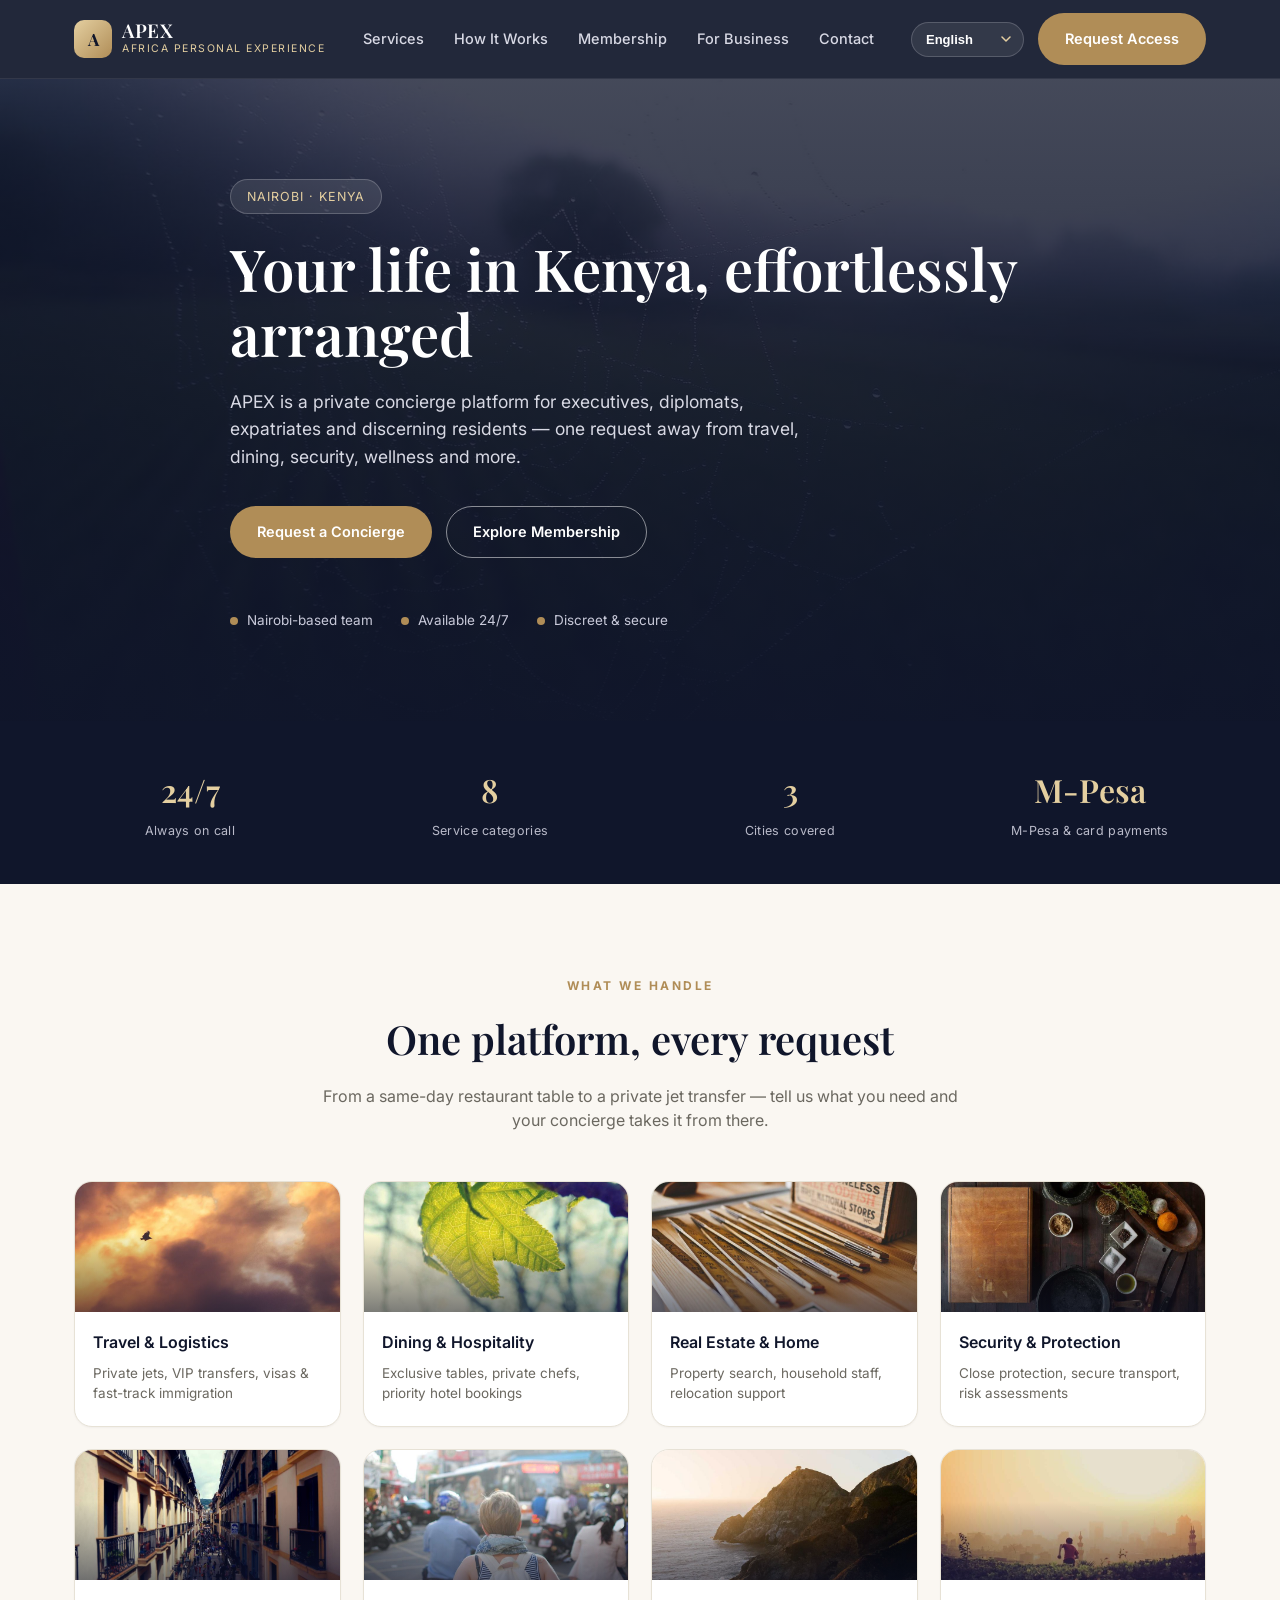
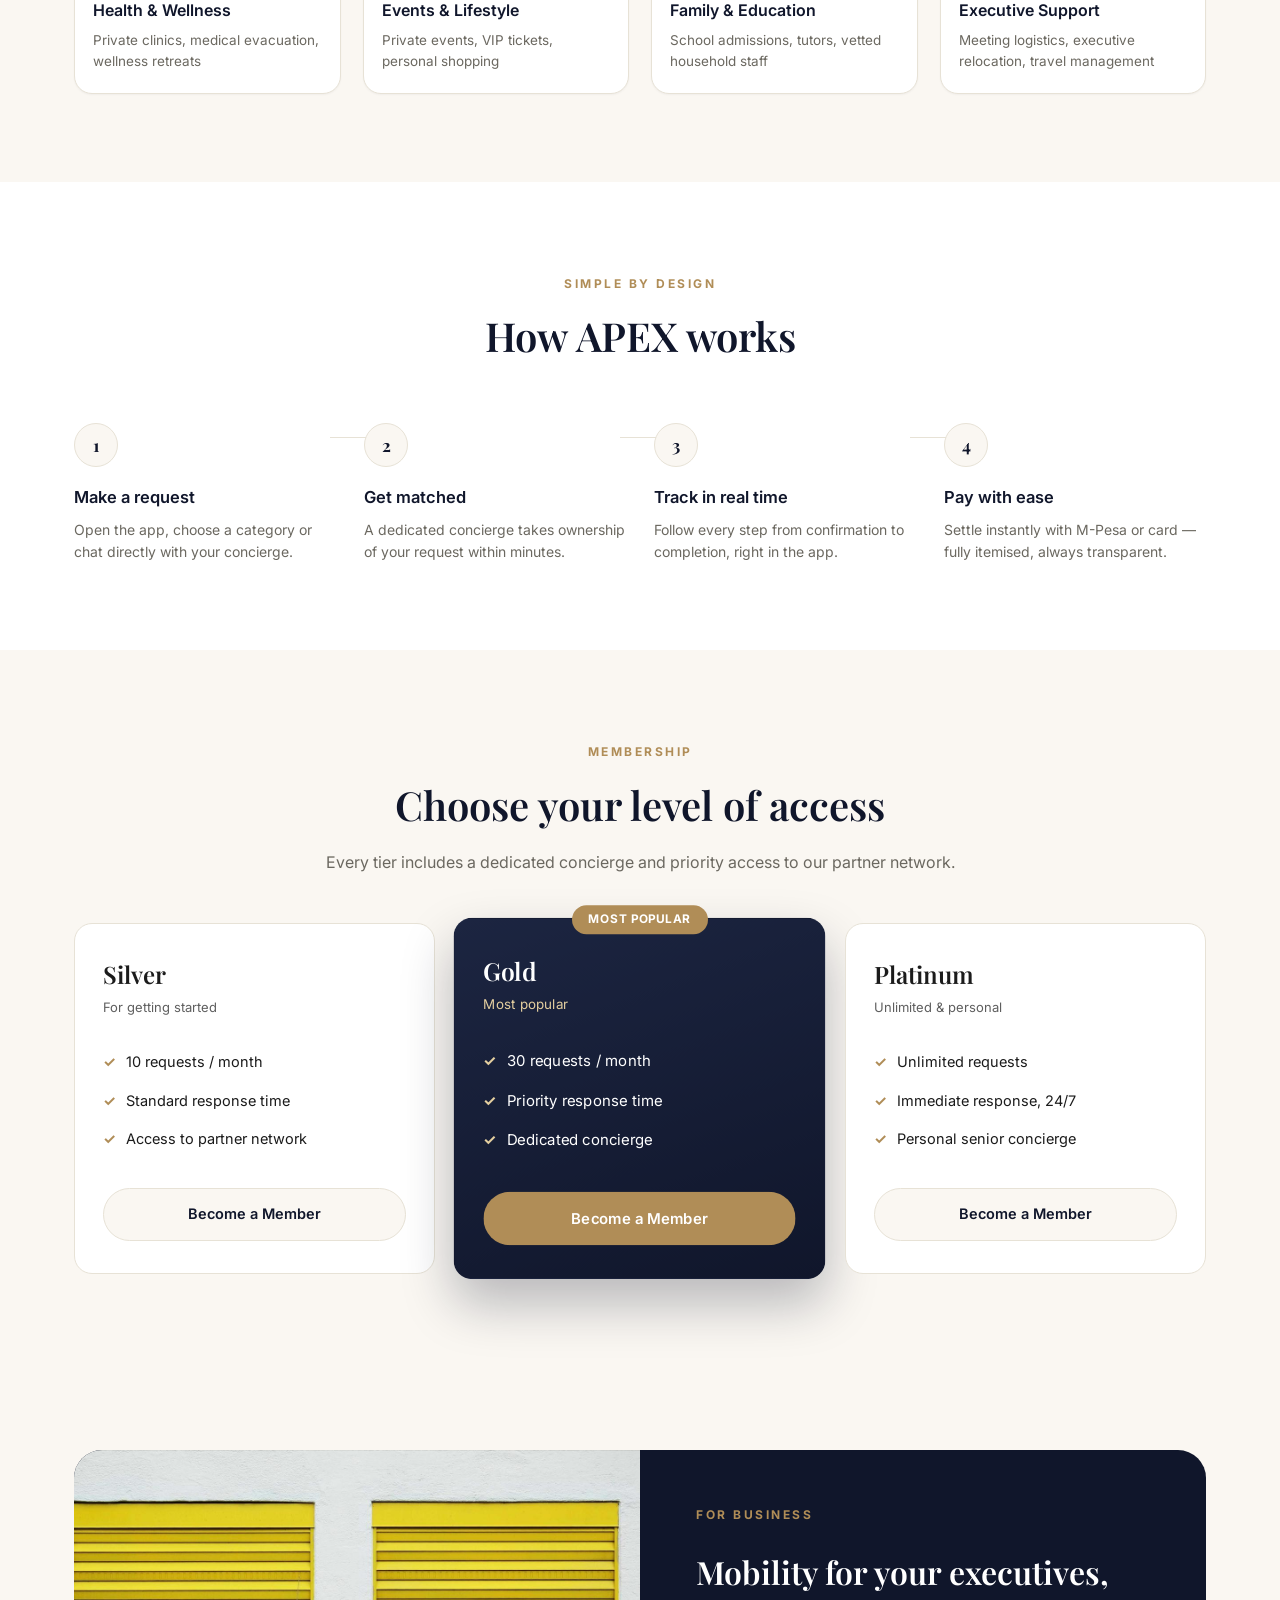
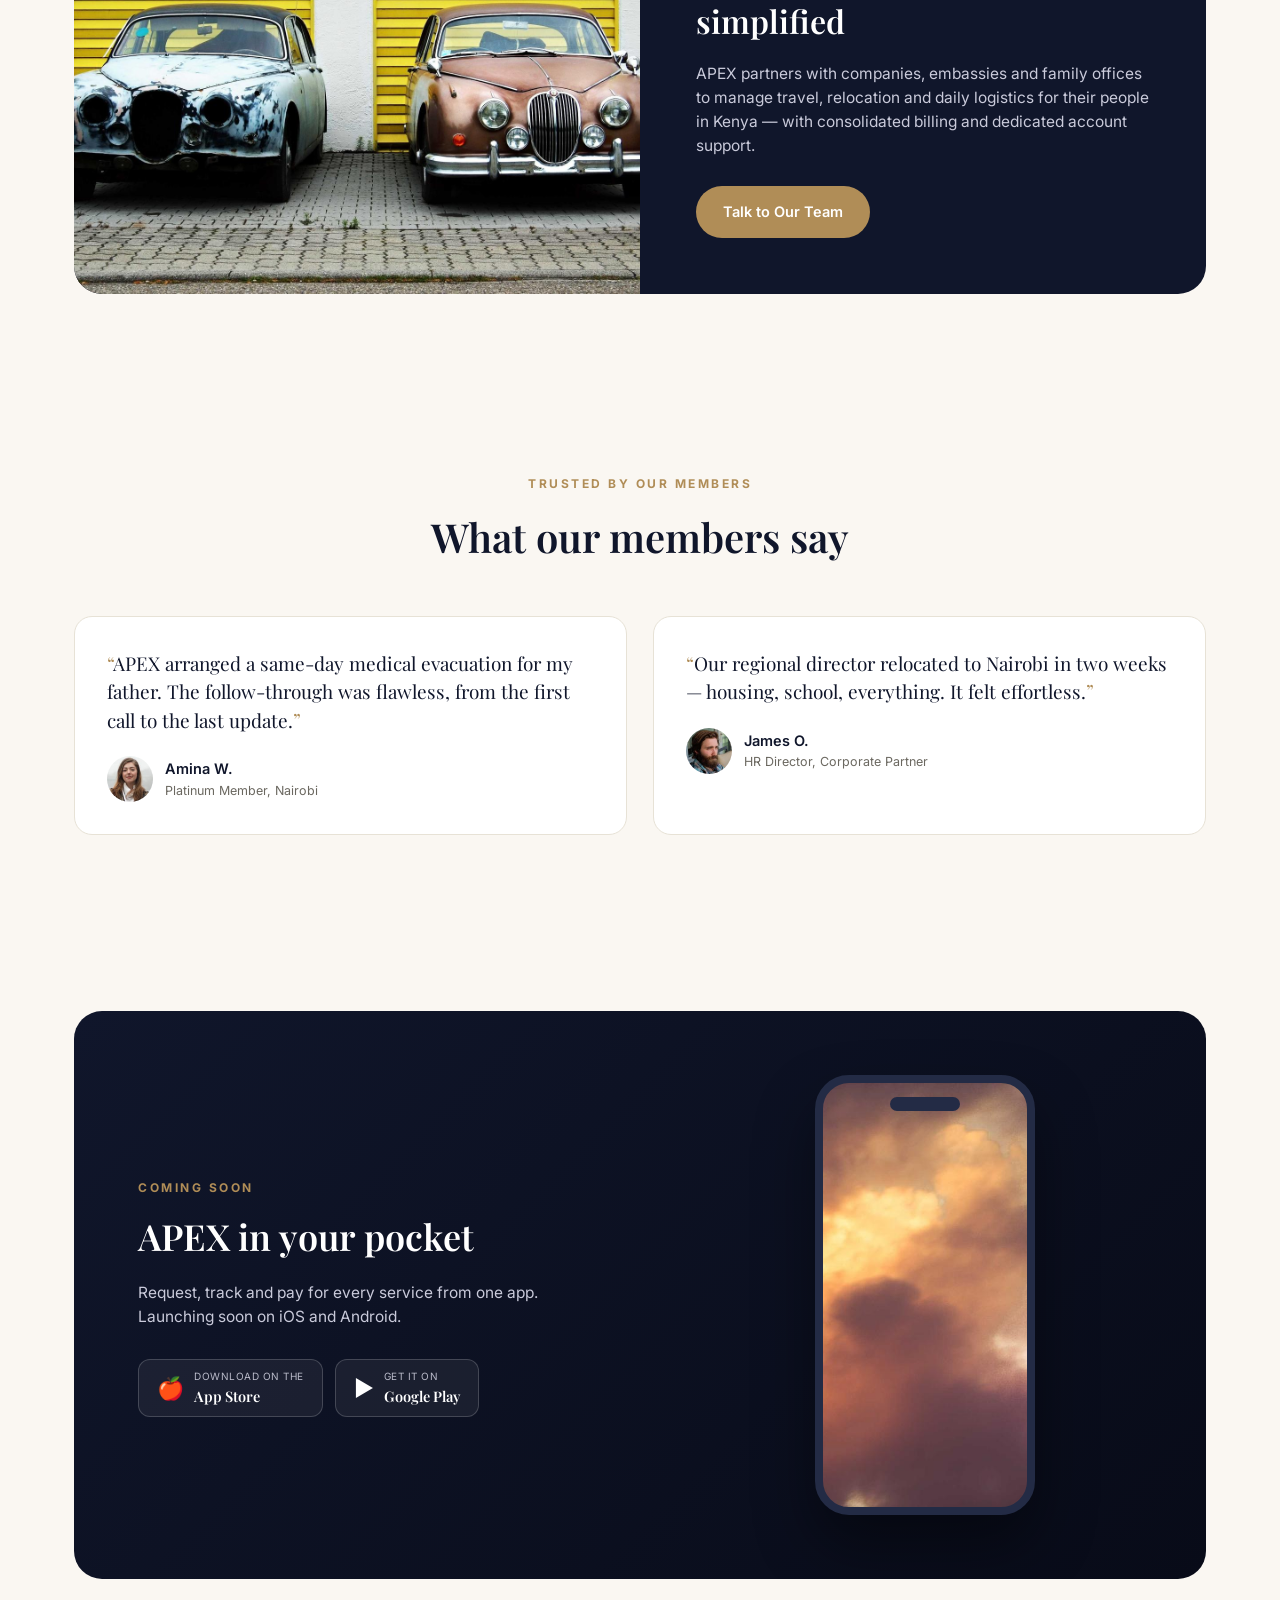
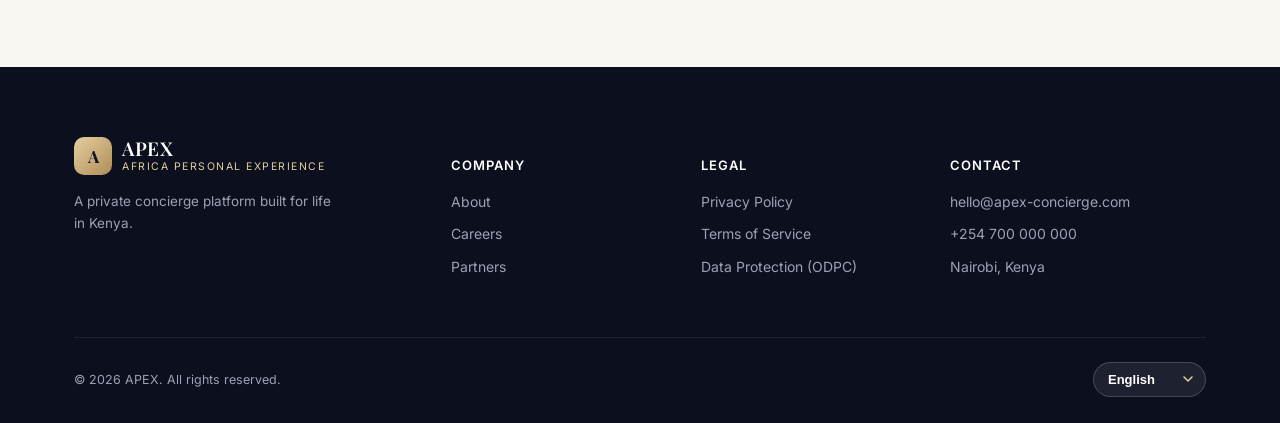
==== v1/index.html @ 1f831a07 "Add APEX landing page mockup v1 Static HTML landing page for the APEX (Africa Personal Experience) b" ====
<!DOCTYPE html>
<html lang="en" dir="ltr">
<head>
<meta charset="UTF-8">
<meta name="viewport" content="width=device-width, initial-scale=1.0">
<title>APEX — Africa Personal Experience</title>
<meta name="description" content="APEX is a private concierge platform for life in Kenya — travel, dining, security, wellness and more, one request away.">
<link rel="icon" href="data:image/svg+xml,<svg xmlns=%22http://www.w3.org/2000/svg%22 viewBox=%220 0 100 100%22><rect width=%22100%22 height=%22100%22 rx=%2222%22 fill=%22%2310162B%22/><text x=%2250%22 y=%2266%22 font-size=%2255%22 font-family=%22Georgia,serif%22 fill=%22%23E4CFA0%22 text-anchor=%22middle%22>A</text></svg>">
<link rel="preconnect" href="https://fonts.googleapis.com">
<link rel="preconnect" href="https://fonts.gstatic.com" crossorigin>
<link href="https://fonts.googleapis.com/css2?family=Playfair+Display:wght@500;600;700&family=Inter:wght@400;500;600;700&display=swap" rel="stylesheet">
<link rel="stylesheet" href="assets/css/style.css">
</head>
<body>

<header>
  <div class="container nav">
    <a href="#" class="brand">
      <div class="mark">A</div>
      <div class="txt">
        <div class="name">APEX</div>
        <div class="tag" data-i18n="brand.tagline">Africa Personal Experience</div>
      </div>
    </a>
    <nav class="navlinks">
      <a href="#services" data-i18n="nav.services">Services</a>
      <a href="#how" data-i18n="nav.how">How It Works</a>
      <a href="#membership" data-i18n="nav.membership">Membership</a>
      <a href="#business" data-i18n="nav.business">For Business</a>
      <a href="#contact" data-i18n="nav.contact">Contact</a>
    </nav>
    <div class="nav-right">
      <select class="lang-select" aria-label="Language"></select>
      <a href="#contact" class="btn btn-primary" data-i18n="nav.cta">Request Access</a>
      <button class="navbtn-menu" aria-label="Menu">☰</button>
    </div>
  </div>
</header>

<!-- HERO -->
<section class="hero">
  <div class="bg" style="background-image:url('assets/img/hero.jpg');"></div>
  <div class="container hero-inner">
    <div class="hero-badge" data-i18n="hero.eyebrow">Nairobi · Kenya</div>
    <h1 data-i18n="hero.title">Your life in Kenya, effortlessly arranged</h1>
    <p class="subtitle" data-i18n="hero.subtitle">APEX is a private concierge platform for executives, diplomats, expatriates and discerning residents — one request away from travel, dining, security, wellness and more.</p>
    <div class="hero-ctas">
      <a href="#contact" class="btn btn-primary" data-i18n="hero.cta_primary">Request a Concierge</a>
      <a href="#membership" class="btn btn-outline" data-i18n="hero.cta_secondary">Explore Membership</a>
    </div>
    <div class="trustrow">
      <div class="trust-item"><span class="dot"></span><span data-i18n="hero.trust1">Nairobi-based team</span></div>
      <div class="trust-item"><span class="dot"></span><span data-i18n="hero.trust2">Available 24/7</span></div>
      <div class="trust-item"><span class="dot"></span><span data-i18n="hero.trust3">Discreet &amp; secure</span></div>
    </div>
  </div>
</section>

<!-- STATS -->
<section class="stats">
  <div class="container stats-grid">
    <div class="stat"><div class="num">24/7</div><div class="lbl" data-i18n="stats.label1">Always on call</div></div>
    <div class="stat"><div class="num">8</div><div class="lbl" data-i18n="stats.label2">Service categories</div></div>
    <div class="stat"><div class="num">3</div><div class="lbl" data-i18n="stats.label3">Cities covered</div></div>
    <div class="stat"><div class="num">M-Pesa</div><div class="lbl" data-i18n="stats.label4">M-Pesa &amp; card payments</div></div>
  </div>
</section>

<!-- SERVICES -->
<section class="section" id="services">
  <div class="container">
    <div class="section-head">
      <div class="eyebrow" data-i18n="services.eyebrow">What We Handle</div>
      <h2 data-i18n="services.title">One platform, every request</h2>
      <p data-i18n="services.subtitle">From a same-day restaurant table to a private jet transfer — tell us what you need and your concierge takes it from there.</p>
    </div>
    <div class="svc-grid">
      <div class="svc-card">
        <div class="img" style="background-image:url('assets/img/svc-travel.jpg');"></div>
        <div class="body"><h3 data-i18n="svc.travel.name">Travel &amp; Logistics</h3><p data-i18n="svc.travel.desc">Private jets, VIP transfers, visas &amp; fast-track immigration</p></div>
      </div>
      <div class="svc-card">
        <div class="img" style="background-image:url('assets/img/svc-dining.jpg');"></div>
        <div class="body"><h3 data-i18n="svc.dining.name">Dining &amp; Hospitality</h3><p data-i18n="svc.dining.desc">Exclusive tables, private chefs, priority hotel bookings</p></div>
      </div>
      <div class="svc-card">
        <div class="img" style="background-image:url('assets/img/svc-home.jpg');"></div>
        <div class="body"><h3 data-i18n="svc.home.name">Real Estate &amp; Home</h3><p data-i18n="svc.home.desc">Property search, household staff, relocation support</p></div>
      </div>
      <div class="svc-card">
        <div class="img" style="background-image:url('assets/img/svc-security.jpg');"></div>
        <div class="body"><h3 data-i18n="svc.security.name">Security &amp; Protection</h3><p data-i18n="svc.security.desc">Close protection, secure transport, risk assessments</p></div>
      </div>
      <div class="svc-card">
        <div class="img" style="background-image:url('assets/img/svc-health.jpg');"></div>
        <div class="body"><h3 data-i18n="svc.health.name">Health &amp; Wellness</h3><p data-i18n="svc.health.desc">Private clinics, medical evacuation, wellness retreats</p></div>
      </div>
      <div class="svc-card">
        <div class="img" style="background-image:url('assets/img/svc-events.jpg');"></div>
        <div class="body"><h3 data-i18n="svc.events.name">Events &amp; Lifestyle</h3><p data-i18n="svc.events.desc">Private events, VIP tickets, personal shopping</p></div>
      </div>
      <div class="svc-card">
        <div class="img" style="background-image:url('assets/img/svc-family.jpg');"></div>
        <div class="body"><h3 data-i18n="svc.family.name">Family &amp; Education</h3><p data-i18n="svc.family.desc">School admissions, tutors, vetted household staff</p></div>
      </div>
      <div class="svc-card">
        <div class="img" style="background-image:url('assets/img/svc-business.jpg');"></div>
        <div class="body"><h3 data-i18n="svc.business.name">Executive Support</h3><p data-i18n="svc.business.desc">Meeting logistics, executive relocation, travel management</p></div>
      </div>
    </div>
  </div>
</section>

<!-- HOW IT WORKS -->
<section class="section how-wrap" id="how">
  <div class="container">
    <div class="section-head">
      <div class="eyebrow" data-i18n="how.eyebrow">Simple By Design</div>
      <h2 data-i18n="how.title">How APEX works</h2>
    </div>
    <div class="how-grid">
      <div class="how-step">
        <div class="stepno">1</div>
        <h3 data-i18n="how.step1.title">Make a request</h3>
        <p data-i18n="how.step1.desc">Open the app, choose a category or chat directly with your concierge.</p>
      </div>
      <div class="how-step">
        <div class="stepno">2</div>
        <h3 data-i18n="how.step2.title">Get matched</h3>
        <p data-i18n="how.step2.desc">A dedicated concierge takes ownership of your request within minutes.</p>
      </div>
      <div class="how-step">
        <div class="stepno">3</div>
        <h3 data-i18n="how.step3.title">Track in real time</h3>
        <p data-i18n="how.step3.desc">Follow every step from confirmation to completion, right in the app.</p>
      </div>
      <div class="how-step">
        <div class="stepno">4</div>
        <h3 data-i18n="how.step4.title">Pay with ease</h3>
        <p data-i18n="how.step4.desc">Settle instantly with M-Pesa or card — fully itemised, always transparent.</p>
      </div>
    </div>
  </div>
</section>

<!-- MEMBERSHIP -->
<section class="section" id="membership">
  <div class="container">
    <div class="section-head">
      <div class="eyebrow" data-i18n="membership.eyebrow">Membership</div>
      <h2 data-i18n="membership.title">Choose your level of access</h2>
      <p data-i18n="membership.subtitle">Every tier includes a dedicated concierge and priority access to our partner network.</p>
    </div>
    <div class="tier-grid">
      <div class="tier-card">
        <div class="tname" data-i18n="tier.silver.name">Silver</div>
        <div class="ttag" data-i18n="tier.silver.tag">For getting started</div>
        <ul>
          <li><span class="check">✓</span><span data-i18n="tier.silver.f1">10 requests / month</span></li>
          <li><span class="check">✓</span><span data-i18n="tier.silver.f2">Standard response time</span></li>
          <li><span class="check">✓</span><span data-i18n="tier.silver.f3">Access to partner network</span></li>
        </ul>
        <a href="#contact" class="btn btn-ghost btn-block" data-i18n="tier.cta">Become a Member</a>
      </div>
      <div class="tier-card featured">
        <div class="badge-pop" data-i18n="tier.gold.tag">Most popular</div>
        <div class="tname" data-i18n="tier.gold.name">Gold</div>
        <div class="ttag" data-i18n="tier.gold.tag">Most popular</div>
        <ul>
          <li><span class="check">✓</span><span data-i18n="tier.gold.f1">30 requests / month</span></li>
          <li><span class="check">✓</span><span data-i18n="tier.gold.f2">Priority response time</span></li>
          <li><span class="check">✓</span><span data-i18n="tier.gold.f3">Dedicated concierge</span></li>
        </ul>
        <a href="#contact" class="btn btn-primary btn-block" data-i18n="tier.cta">Become a Member</a>
      </div>
      <div class="tier-card">
        <div class="tname" data-i18n="tier.platinum.name">Platinum</div>
        <div class="ttag" data-i18n="tier.platinum.tag">Unlimited &amp; personal</div>
        <ul>
          <li><span class="check">✓</span><span data-i18n="tier.platinum.f1">Unlimited requests</span></li>
          <li><span class="check">✓</span><span data-i18n="tier.platinum.f2">Immediate response, 24/7</span></li>
          <li><span class="check">✓</span><span data-i18n="tier.platinum.f3">Personal senior concierge</span></li>
        </ul>
        <a href="#contact" class="btn btn-ghost btn-block" data-i18n="tier.cta">Become a Member</a>
      </div>
    </div>
  </div>
</section>

<!-- BUSINESS -->
<section class="section" id="business">
  <div class="container">
    <div class="business">
      <div class="img" style="background-image:url('assets/img/business-cta.jpg');"></div>
      <div class="content">
        <div class="eyebrow" data-i18n="business.eyebrow">For Business</div>
        <h2 data-i18n="business.title">Mobility for your executives, simplified</h2>
        <p data-i18n="business.desc">APEX partners with companies, embassies and family offices to manage travel, relocation and daily logistics for their people in Kenya — with consolidated billing and dedicated account support.</p>
        <a href="#contact" class="btn btn-primary" data-i18n="business.cta">Talk to Our Team</a>
      </div>
    </div>
  </div>
</section>

<!-- TESTIMONIALS -->
<section class="section">
  <div class="container">
    <div class="section-head">
      <div class="eyebrow" data-i18n="testimonials.eyebrow">Trusted By Our Members</div>
      <h2 data-i18n="testimonials.title">What our members say</h2>
    </div>
    <div class="test-grid">
      <div class="test-card">
        <p class="quote" data-i18n="test1.quote">APEX arranged a same-day medical evacuation for my father. The follow-through was flawless, from the first call to the last update.</p>
        <div class="test-person">
          <img src="assets/img/avatar1.jpg" alt="Amina W.">
          <div><div class="name">Amina W.</div><div class="role" data-i18n="test1.role">Platinum Member, Nairobi</div></div>
        </div>
      </div>
      <div class="test-card">
        <p class="quote" data-i18n="test2.quote">Our regional director relocated to Nairobi in two weeks — housing, school, everything. It felt effortless.</p>
        <div class="test-person">
          <img src="assets/img/avatar2.jpg" alt="James O.">
          <div><div class="name">James O.</div><div class="role" data-i18n="test2.role">HR Director, Corporate Partner</div></div>
        </div>
      </div>
    </div>
  </div>
</section>

<!-- APP PROMO -->
<section class="section">
  <div class="container">
    <div class="app-promo">
      <div>
        <div class="eyebrow" data-i18n="app.eyebrow">Coming Soon</div>
        <h2 data-i18n="app.title">APEX in your pocket</h2>
        <p data-i18n="app.desc">Request, track and pay for every service from one app. Launching soon on iOS and Android.</p>
        <div class="app-badges">
          <div class="store-badge">
            <span class="ic">🍎</span>
            <div><div class="t1" data-i18n="app.badge1">Download on the</div><div class="t2" data-i18n="app.badge1b">App Store</div></div>
          </div>
          <div class="store-badge">
            <span class="ic">▶</span>
            <div><div class="t1" data-i18n="app.badge2">Get it on</div><div class="t2" data-i18n="app.badge2b">Google Play</div></div>
          </div>
        </div>
      </div>
      <div class="phone-mock" style="background-image:url('assets/img/svc-travel.jpg');"></div>
    </div>
  </div>
</section>

<!-- FOOTER -->
<footer id="contact">
  <div class="container">
    <div class="footer-grid">
      <div class="footer-brand">
        <a href="#" class="brand">
          <div class="mark">A</div>
          <div class="txt"><div class="name">APEX</div><div class="tag" data-i18n="brand.tagline">Africa Personal Experience</div></div>
        </a>
        <p class="footer-desc" data-i18n="footer.desc">A private concierge platform built for life in Kenya.</p>
      </div>
      <div class="footer-col">
        <h4 data-i18n="footer.company">Company</h4>
        <a href="#" data-i18n="footer.about">About</a>
        <a href="#" data-i18n="footer.careers">Careers</a>
        <a href="#" data-i18n="footer.partners">Partners</a>
      </div>
      <div class="footer-col">
        <h4 data-i18n="footer.legal">Legal</h4>
        <a href="#" data-i18n="footer.privacy">Privacy Policy</a>
        <a href="#" data-i18n="footer.terms">Terms of Service</a>
        <a href="#" data-i18n="footer.data">Data Protection (ODPC)</a>
      </div>
      <div class="footer-col">
        <h4 data-i18n="footer.contact">Contact</h4>
        <a href="mailto:hello@apex-concierge.com">hello@apex-concierge.com</a>
        <a href="tel:+254700000000">+254 700 000 000</a>
        <a href="#" data-i18n="footer.address">Nairobi, Kenya</a>
      </div>
    </div>
    <div class="footer-bottom">
      <span>© 2026 APEX. <span data-i18n="footer.rights">All rights reserved.</span></span>
      <div class="footer-lang">
        <select class="lang-select" aria-label="Language"></select>
      </div>
    </div>
  </div>
</footer>

<script src="assets/js/i18n.js"></script>
</body>
</html>
---- v1/assets/css/style.css ----
/* APEX — Africa Personal Experience
   Static landing page mockup — v1 */

:root{
  --navy:#10162B;
  --navy2:#1C2541;
  --gold:#B08D57;
  --gold-light:#E4CFA0;
  --cream:#FAF7F2;
  --paper:#FFFFFF;
  --ink:#1B1B1B;
  --muted:#6B6860;
  --border:#E7E2D6;
  --success:#2E7D5B;
  --success-bg:#E7F3EC;
  --shadow: 0 20px 50px rgba(16,22,43,.12);
  --radius: 18px;
  --maxw: 1180px;
}

*{box-sizing:border-box;}
html{scroll-behavior:smooth;}
html,body{margin:0;padding:0;}
body{
  font-family:'Inter',-apple-system,BlinkMacSystemFont,"Segoe UI",Roboto,"Helvetica Neue",Arial,"Noto Sans",sans-serif;
  background:var(--cream);
  color:var(--ink);
  line-height:1.55;
  -webkit-font-smoothing:antialiased;
}
[dir="rtl"] body{ font-family:'Inter',Tahoma,"Segoe UI",Arial,"Noto Sans Arabic",sans-serif; }

h1,h2,h3,.serif{ font-family:'Playfair Display',Georgia,'Noto Serif',serif; margin:0; }
p{ margin:0; }
img{ max-width:100%; display:block; }
a{ color:inherit; text-decoration:none; }
button{ font:inherit; cursor:pointer; }

.container{ max-width:var(--maxw); margin:0 auto; padding:0 24px; }
.eyebrow{
  display:inline-block; font-size:12px; letter-spacing:2.5px; text-transform:uppercase;
  color:var(--gold); font-weight:700; margin-bottom:12px;
}
.section{ padding:88px 0; }
.section-head{ max-width:640px; margin:0 auto 48px; text-align:center; }
.section-head h2{ font-size:clamp(28px,3.5vw,40px); font-weight:600; color:var(--navy); }
.section-head p{ margin-top:14px; color:var(--muted); font-size:16px; }
[dir="rtl"] .section-head{ text-align:center; }

.btn{
  display:inline-flex; align-items:center; justify-content:center; gap:8px;
  padding:14px 26px; border-radius:100px; font-weight:600; font-size:14.5px;
  border:1px solid transparent; transition:.2s ease; white-space:nowrap;
}
.btn-primary{ background:var(--gold); color:#fff; }
.btn-primary:hover{ background:#9a794a; transform:translateY(-1px); }
.btn-outline{ background:transparent; border-color:rgba(255,255,255,.5); color:#fff; }
.btn-outline:hover{ background:rgba(255,255,255,.12); }
.btn-navy{ background:var(--navy); color:#fff; }
.btn-navy:hover{ background:var(--navy2); transform:translateY(-1px); }
.btn-ghost{ background:var(--cream); color:var(--navy); border-color:var(--border); }
.btn-ghost:hover{ background:#f1ece1; }
.btn-block{ width:100%; }

/* ===== Header ===== */
header{
  position:sticky; top:0; z-index:100;
  background:rgba(16,22,43,.92); backdrop-filter:blur(10px);
  border-bottom:1px solid rgba(255,255,255,.08);
}
.nav{ display:flex; align-items:center; justify-content:space-between; height:78px; gap:24px; }
.brand{ display:flex; align-items:center; gap:10px; color:#fff; flex:0 0 auto; }
.brand .mark{
  width:38px; height:38px; border-radius:10px; background:linear-gradient(135deg,var(--gold-light),var(--gold));
  display:flex; align-items:center; justify-content:center; font-family:'Playfair Display',serif;
  font-weight:700; color:var(--navy); font-size:17px; flex:0 0 auto;
}
.brand .txt .name{ font-family:'Playfair Display',serif; font-size:19px; font-weight:600; letter-spacing:.5px; line-height:1.1; }
.brand .txt .tag{ font-size:10.5px; letter-spacing:1.5px; text-transform:uppercase; color:var(--gold-light); }

.navlinks{ display:flex; align-items:center; gap:30px; }
.navlinks a{ color:#D8D9E4; font-size:14.5px; font-weight:500; transition:.2s; }
.navlinks a:hover{ color:#fff; }

.nav-right{ display:flex; align-items:center; gap:14px; flex:0 0 auto; }

.lang-select{
  appearance:none; -webkit-appearance:none;
  background:rgba(255,255,255,.08) url('data:image/svg+xml;utf8,<svg xmlns="http://www.w3.org/2000/svg" width="10" height="6" viewBox="0 0 10 6"><path d="M1 1l4 4 4-4" stroke="%23E4CFA0" stroke-width="1.5" fill="none" stroke-linecap="round" stroke-linejoin="round"/></svg>') no-repeat right 12px center;
  border:1px solid rgba(255,255,255,.18); color:#fff; padding:9px 32px 9px 14px;
  border-radius:100px; font-size:13px; font-weight:600;
}
[dir="rtl"] .lang-select{ background-position:left 12px center; padding:9px 14px 9px 32px; }
.lang-select option{ color:#111; }

.navbtn-menu{ display:none; background:none; border:none; color:#fff; font-size:22px; }

/* ===== Hero ===== */
.hero{
  position:relative; color:#fff; overflow:hidden;
  min-height:640px; display:flex; align-items:center;
}
.hero .bg{
  position:absolute; inset:0; background-size:cover; background-position:center;
}
.hero .bg::after{
  content:""; position:absolute; inset:0;
  background:linear-gradient(180deg, rgba(16,22,43,.78) 0%, rgba(16,22,43,.88) 55%, rgba(16,22,43,.96) 100%);
}
.hero-inner{ position:relative; z-index:2; padding:100px 0 90px; }
.hero-badge{
  display:inline-flex; align-items:center; gap:8px; background:rgba(255,255,255,.1);
  border:1px solid rgba(255,255,255,.2); padding:7px 16px; border-radius:100px;
  font-size:12.5px; letter-spacing:1px; text-transform:uppercase; color:var(--gold-light); margin-bottom:22px;
}
.hero h1{ font-size:clamp(34px,5.2vw,58px); font-weight:600; max-width:820px; line-height:1.12; }
.hero .subtitle{ margin-top:22px; max-width:600px; font-size:17.5px; color:#D8D9E4; }
.hero-ctas{ display:flex; gap:14px; margin-top:36px; flex-wrap:wrap; }
.trustrow{ display:flex; gap:28px; margin-top:52px; flex-wrap:wrap; }
.trust-item{ display:flex; align-items:center; gap:9px; font-size:13.5px; color:#C9CADA; }
.trust-item .dot{ width:8px; height:8px; border-radius:50%; background:var(--gold); flex:0 0 auto; }

/* ===== Stats ===== */
.stats{ background:var(--navy); color:#fff; }
.stats-grid{ display:grid; grid-template-columns:repeat(4,1fr); gap:20px; padding:44px 0; }
.stat{ text-align:center; padding:0 10px; }
.stat .num{ font-family:'Playfair Display',serif; font-size:32px; color:var(--gold-light); font-weight:600; }
.stat .lbl{ font-size:12.5px; color:#B9BAC9; margin-top:6px; letter-spacing:.3px; }

/* ===== Services ===== */
.svc-grid{ display:grid; grid-template-columns:repeat(4,1fr); gap:22px; }
.svc-card{
  background:var(--paper); border-radius:var(--radius); overflow:hidden; border:1px solid var(--border);
  transition:.25s ease; box-shadow:0 1px 2px rgba(16,22,43,.04);
}
.svc-card:hover{ transform:translateY(-4px); box-shadow:var(--shadow); border-color:transparent; }
.svc-card .img{ height:130px; background-size:cover; background-position:center; position:relative; }
.svc-card .img::after{ content:""; position:absolute; inset:0; background:linear-gradient(180deg, rgba(16,22,43,0) 40%, rgba(16,22,43,.55) 100%); }
.svc-card .body{ padding:18px 18px 22px; }
.svc-card h3{ font-size:16px; font-weight:600; color:var(--navy); font-family:'Inter',sans-serif; }
.svc-card p{ font-size:13.5px; color:var(--muted); margin-top:8px; line-height:1.5; }

/* ===== How it works ===== */
.how-wrap{ background:var(--paper); }
.how-grid{ display:grid; grid-template-columns:repeat(4,1fr); gap:28px; counter-reset:step; }
.how-step{ position:relative; padding-top:8px; }
.how-step .stepno{
  width:44px; height:44px; border-radius:50%; background:var(--cream); border:1px solid var(--border);
  color:var(--navy); font-family:'Playfair Display',serif; font-weight:700; font-size:17px;
  display:flex; align-items:center; justify-content:center; margin-bottom:18px;
}
.how-step h3{ font-size:16.5px; font-weight:600; color:var(--navy); font-family:'Inter',sans-serif; margin-bottom:8px;}
.how-step p{ font-size:14px; color:var(--muted); }
.how-step:not(:last-child)::after{
  content:""; position:absolute; top:22px; left:calc(100% - 6px); width:calc(28px + 12px); height:1px;
  background:var(--border); display:block;
}
[dir="rtl"] .how-step:not(:last-child)::after{ left:auto; right:calc(100% - 6px); }
@media (max-width:900px){ .how-step::after{ display:none !important; } }

/* ===== Membership ===== */
.tier-grid{ display:grid; grid-template-columns:repeat(3,1fr); gap:24px; align-items:stretch; }
.tier-card{
  background:var(--paper); border:1px solid var(--border); border-radius:var(--radius);
  padding:32px 28px; display:flex; flex-direction:column; position:relative;
}
.tier-card.featured{
  background:linear-gradient(160deg,var(--navy2),var(--navy)); color:#fff; border-color:transparent;
  box-shadow:0 24px 50px rgba(16,22,43,.28); transform:scale(1.03);
}
.tier-card .badge-pop{
  position:absolute; top:-13px; left:50%; transform:translateX(-50%);
  background:var(--gold); color:#fff; font-size:11.5px; font-weight:700; letter-spacing:.5px;
  padding:5px 16px; border-radius:100px; text-transform:uppercase;
}
.tier-card .tname{ font-family:'Playfair Display',serif; font-size:24px; font-weight:600; }
.tier-card .ttag{ font-size:13px; margin-top:4px; opacity:.7; }
.tier-card.featured .ttag{ color:var(--gold-light); opacity:1; }
.tier-card ul{ list-style:none; margin:26px 0 30px; padding:0; flex:1; }
.tier-card li{ display:flex; align-items:flex-start; gap:10px; font-size:14.5px; padding:8px 0; }
.tier-card .check{ color:var(--gold); flex:0 0 auto; font-weight:700; }
.tier-card.featured .check{ color:var(--gold-light); }

/* ===== Business ===== */
.business{
  border-radius:28px; overflow:hidden; display:grid; grid-template-columns:1fr 1fr;
  background:var(--navy); color:#fff; align-items:stretch;
}
.business .img{ background-size:cover; background-position:center; min-height:380px; }
.business .content{ padding:56px; display:flex; flex-direction:column; justify-content:center; }
.business h2{ font-size:clamp(24px,3vw,32px); font-weight:600; margin-top:10px; }
.business p{ margin-top:16px; color:#C9CADA; font-size:15.5px; max-width:460px; }
.business .btn{ margin-top:28px; align-self:flex-start; }
[dir="rtl"] .business{ direction:rtl; }

/* ===== Testimonials ===== */
.test-grid{ display:grid; grid-template-columns:repeat(2,1fr); gap:26px; }
.test-card{
  background:var(--paper); border:1px solid var(--border); border-radius:var(--radius); padding:32px;
}
.test-card .quote{ font-family:'Playfair Display',serif; font-size:19px; line-height:1.5; color:var(--navy); }
.test-card .quote::before{ content:"\201C"; color:var(--gold); }
.test-card .quote::after{ content:"\201D"; color:var(--gold); }
.test-person{ display:flex; align-items:center; gap:12px; margin-top:22px; }
.test-person img{ width:46px; height:46px; border-radius:50%; object-fit:cover; }
.test-person .name{ font-weight:600; font-size:14.5px; color:var(--navy); }
.test-person .role{ font-size:12.5px; color:var(--muted); }

/* ===== App promo ===== */
.app-promo{
  background:linear-gradient(135deg,var(--navy),#080B18); color:#fff; border-radius:28px;
  padding:64px; display:grid; grid-template-columns:1.1fr .9fr; gap:40px; align-items:center; overflow:hidden;
  position:relative;
}
.app-promo h2{ font-size:clamp(26px,3.2vw,36px); font-weight:600; }
.app-promo p{ margin-top:16px; color:#C9CADA; font-size:15.5px; max-width:460px; }
.app-badges{ display:flex; gap:12px; margin-top:30px; flex-wrap:wrap; }
.store-badge{
  display:flex; align-items:center; gap:10px; background:rgba(255,255,255,.06);
  border:1px solid rgba(255,255,255,.18); border-radius:12px; padding:9px 18px;
}
.store-badge .ic{ font-size:22px; }
.store-badge .t1{ font-size:10px; color:#B9BAC9; text-transform:uppercase; letter-spacing:.5px; }
.store-badge .t2{ font-size:14.5px; font-weight:600; font-family:'Playfair Display',serif; }
.phone-mock{
  justify-self:center; width:220px; height:440px; border-radius:34px; border:8px solid #232b45;
  background:var(--cream) center/cover no-repeat; box-shadow:0 30px 60px rgba(0,0,0,.4); position:relative;
}
.phone-mock::before{
  content:""; position:absolute; top:14px; left:50%; transform:translateX(-50%);
  width:70px; height:14px; background:#232b45; border-radius:10px;
}

/* ===== Footer ===== */
footer{ background:#0B0F1E; color:#9EA0B5; padding:70px 0 26px; }
.footer-grid{ display:grid; grid-template-columns:1.6fr 1fr 1fr 1.2fr; gap:36px; padding-bottom:48px; border-bottom:1px solid rgba(255,255,255,.08); }
.footer-brand .brand .name, .footer-brand .brand .tag{ color:#fff; }
.footer-brand .brand .tag{ color:var(--gold-light); }
.footer-desc{ margin-top:16px; font-size:13.5px; max-width:260px; line-height:1.6; }
.footer-col h4{ color:#fff; font-size:13px; text-transform:uppercase; letter-spacing:1px; margin-bottom:16px; font-weight:600; }
.footer-col a{ display:block; font-size:14px; margin-bottom:11px; color:#9EA0B5; transition:.2s; }
.footer-col a:hover{ color:#fff; }
.footer-bottom{ display:flex; justify-content:space-between; align-items:center; padding-top:24px; font-size:12.5px; flex-wrap:wrap; gap:10px; }
.footer-lang{ display:flex; align-items:center; gap:10px; }

/* ===== Responsive ===== */
@media (max-width:1020px){
  .svc-grid{ grid-template-columns:repeat(2,1fr); }
  .how-grid{ grid-template-columns:repeat(2,1fr); row-gap:36px; }
  .tier-grid{ grid-template-columns:1fr; max-width:420px; margin:0 auto; }
  .tier-card.featured{ transform:none; }
  .test-grid{ grid-template-columns:1fr; }
  .business{ grid-template-columns:1fr; }
  .business .img{ min-height:220px; }
  .app-promo{ grid-template-columns:1fr; padding:44px 28px; text-align:center; }
  .app-badges{ justify-content:center; }
  .phone-mock{ display:none; }
  .footer-grid{ grid-template-columns:1fr 1fr; }
  .stats-grid{ grid-template-columns:repeat(2,1fr); row-gap:28px; }
}
@media (max-width:760px){
  .nav-right .btn-primary{ display:none; }
  .navlinks{
    display:none; position:absolute; top:78px; left:0; right:0; background:var(--navy);
    flex-direction:column; gap:0; padding:8px 24px 18px; border-top:1px solid rgba(255,255,255,.08);
  }
  .navlinks.open{ display:flex; }
  .navlinks a{ padding:12px 0; border-bottom:1px solid rgba(255,255,255,.08); }
  .navbtn-menu{ display:block; }
  .svc-grid{ grid-template-columns:1fr; }
  .how-grid{ grid-template-columns:1fr; }
  .footer-grid{ grid-template-columns:1fr; }
  .footer-bottom{ flex-direction:column; align-items:flex-start; }
  .section{ padding:64px 0; }
}
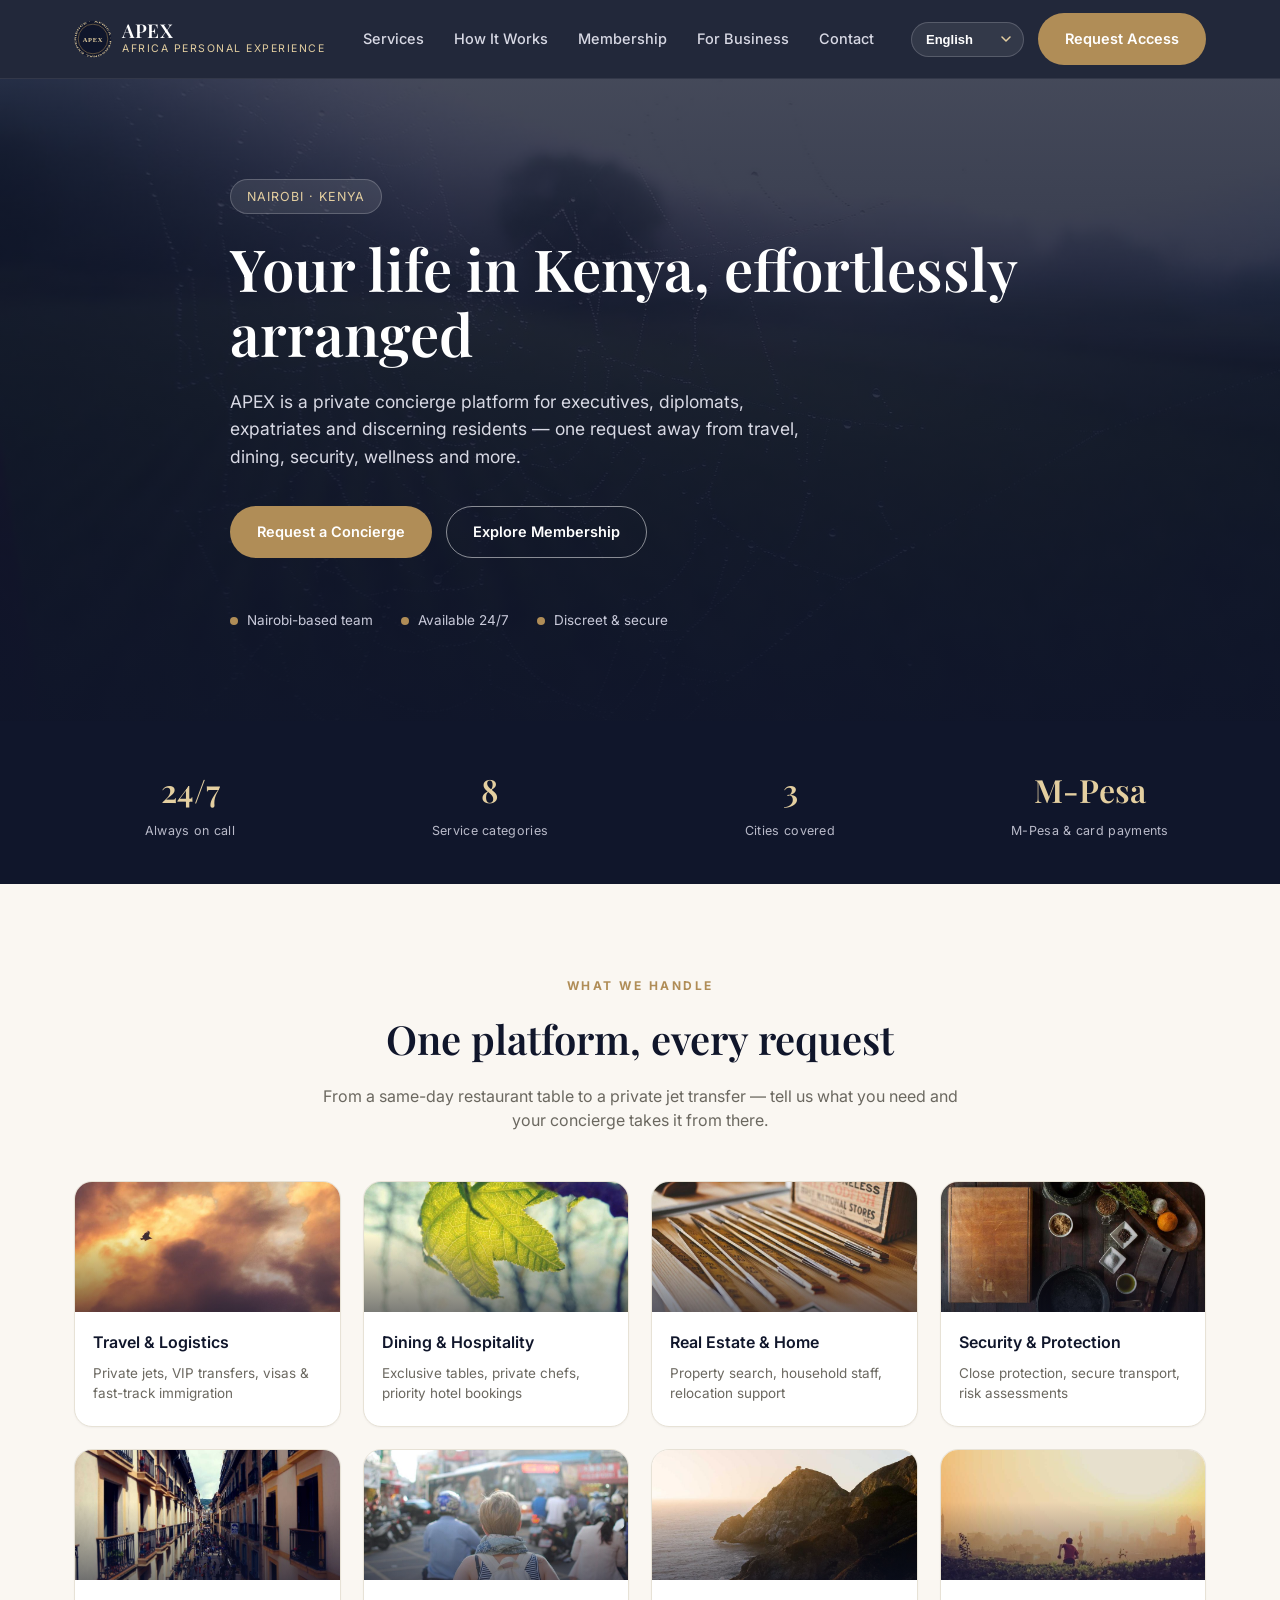
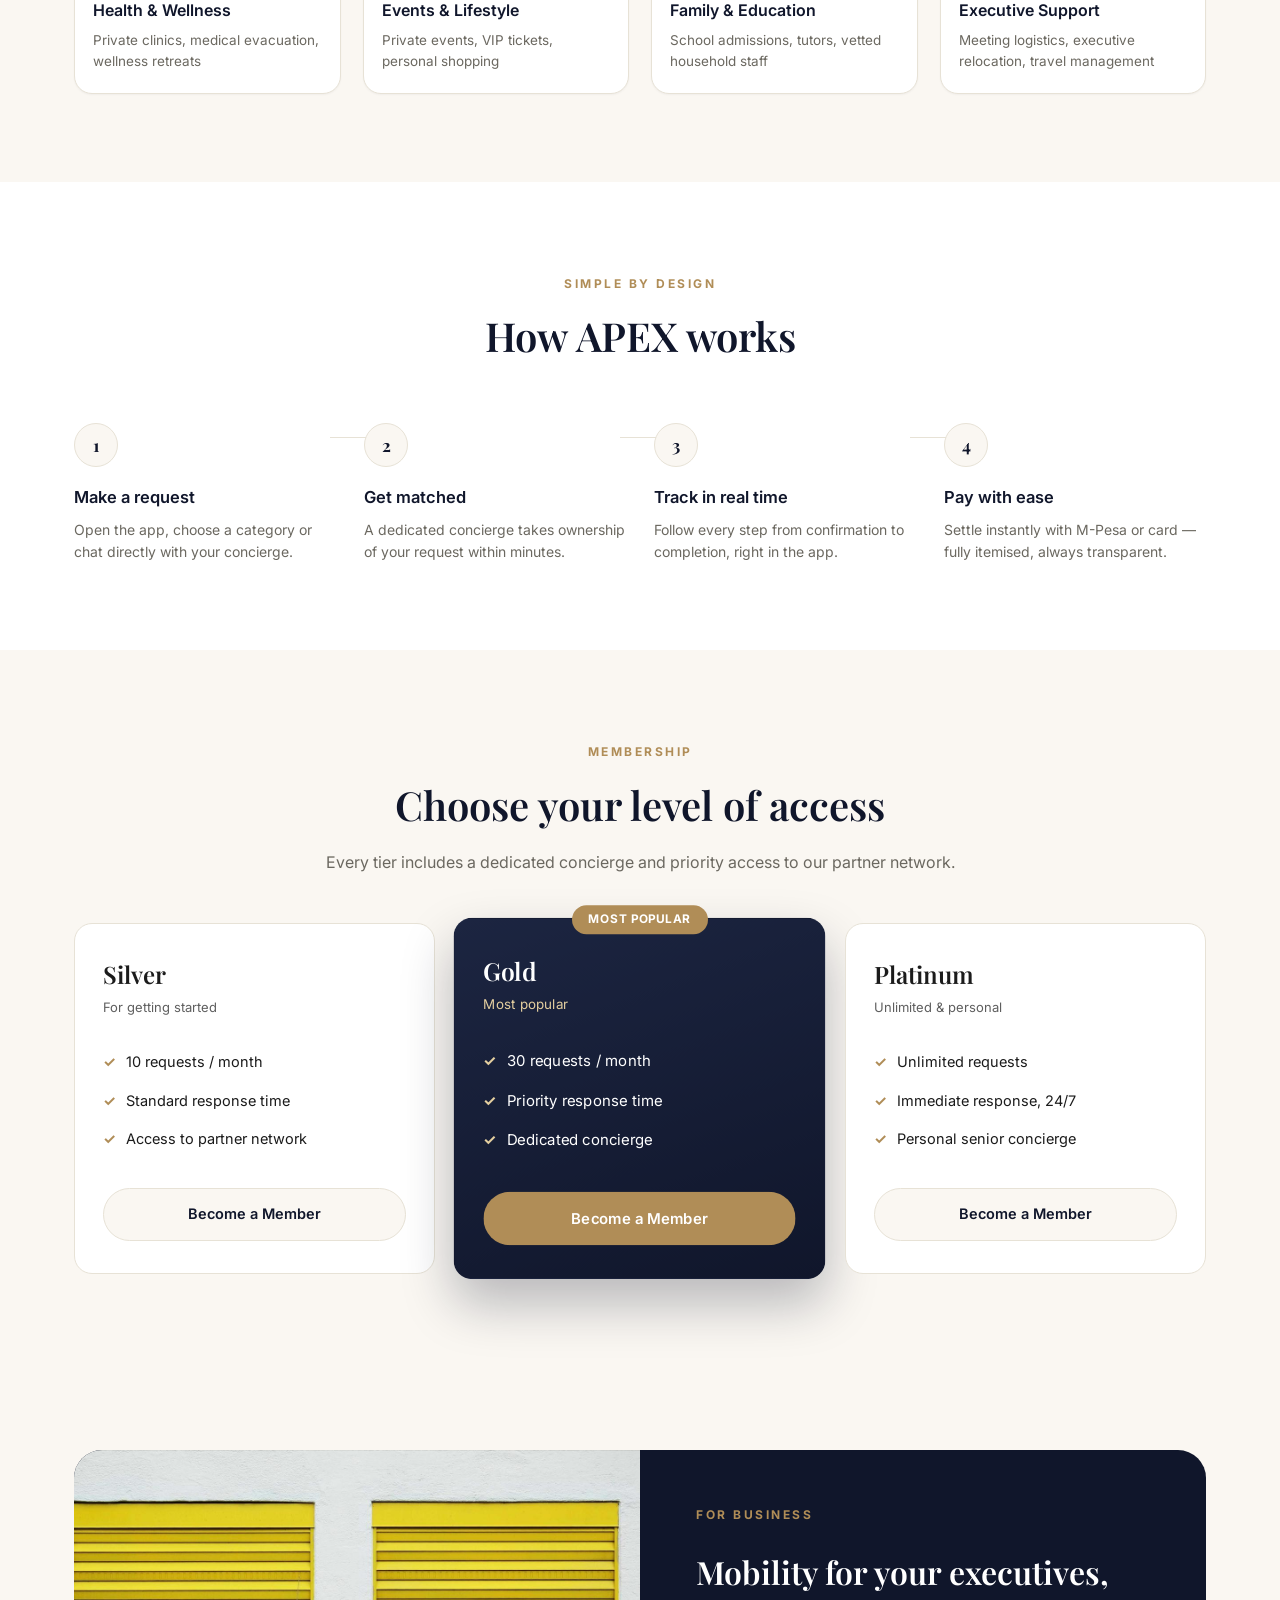
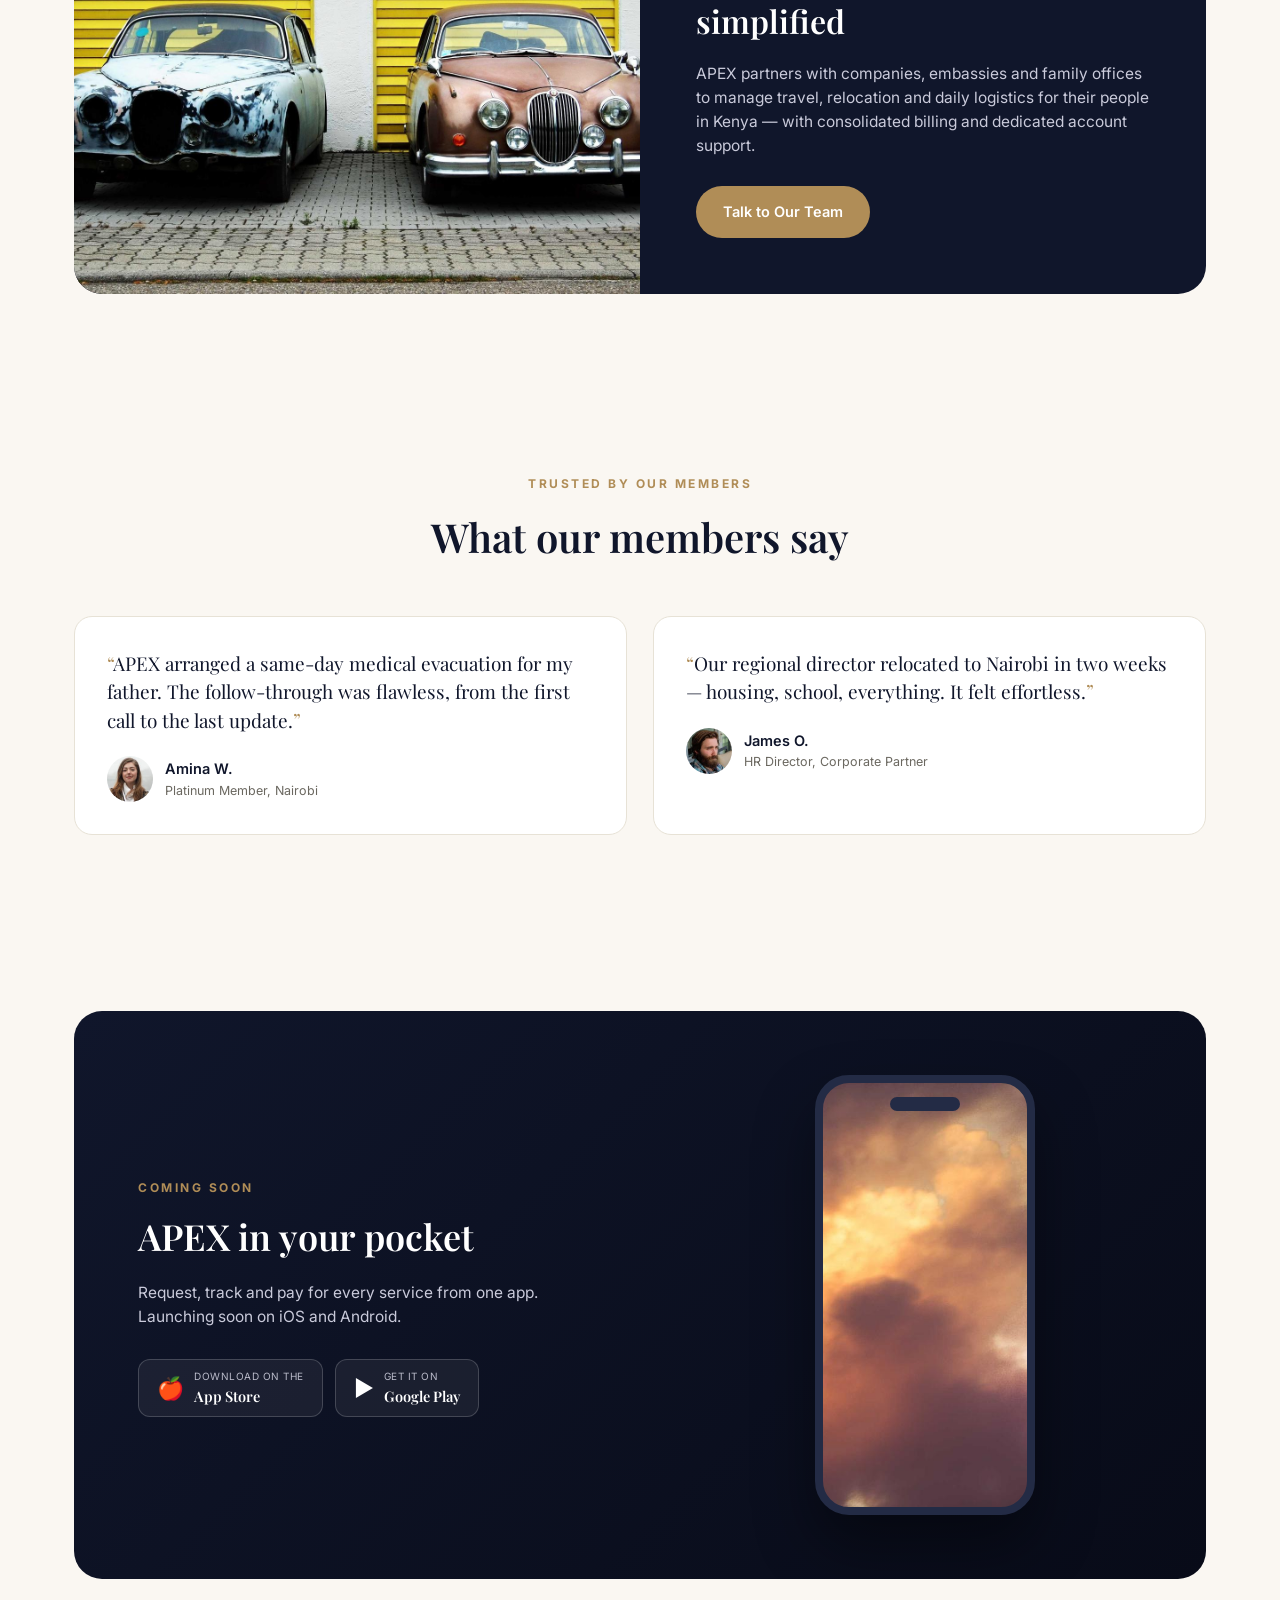
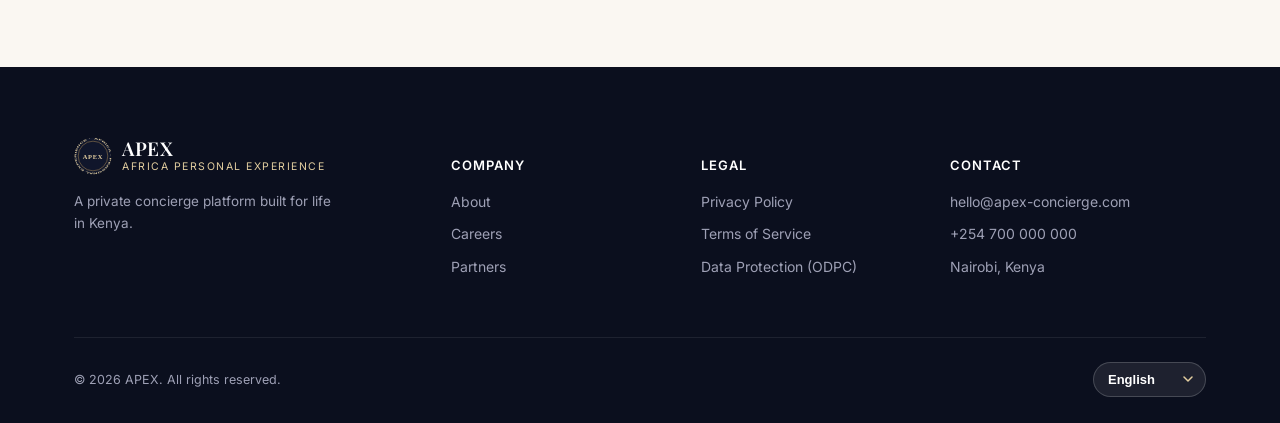
==== commit efba3c11: "Add member accounts, business tiers, admin rankings, and commercial assets v2 app suite: - Client ap" ====
--- a/v1/index.html
+++ b/v1/index.html
@@ -5,7 +5,7 @@
 <meta name="viewport" content="width=device-width, initial-scale=1.0">
 <title>APEX — Africa Personal Experience</title>
 <meta name="description" content="APEX is a private concierge platform for life in Kenya — travel, dining, security, wellness and more, one request away.">
-<link rel="icon" href="data:image/svg+xml,<svg xmlns=%22http://www.w3.org/2000/svg%22 viewBox=%220 0 100 100%22><rect width=%22100%22 height=%22100%22 rx=%2222%22 fill=%22%2310162B%22/><text x=%2250%22 y=%2266%22 font-size=%2255%22 font-family=%22Georgia,serif%22 fill=%22%23E4CFA0%22 text-anchor=%22middle%22>A</text></svg>">
+<link rel="icon" href="assets/img/logo-mark.svg" type="image/svg+xml">
 <link rel="preconnect" href="https://fonts.googleapis.com">
 <link rel="preconnect" href="https://fonts.gstatic.com" crossorigin>
 <link href="https://fonts.googleapis.com/css2?family=Playfair+Display:wght@500;600;700&family=Inter:wght@400;500;600;700&display=swap" rel="stylesheet">
@@ -16,7 +16,7 @@
 <header>
   <div class="container nav">
     <a href="#" class="brand">
-      <div class="mark">A</div>
+      <img class="mark" src="assets/img/logo-mark.svg" alt="APEX" width="38" height="38">
       <div class="txt">
         <div class="name">APEX</div>
         <div class="tag" data-i18n="brand.tagline">Africa Personal Experience</div>
@@ -258,7 +258,7 @@
     <div class="footer-grid">
       <div class="footer-brand">
         <a href="#" class="brand">
-          <div class="mark">A</div>
+          <img class="mark" src="assets/img/logo-mark.svg" alt="APEX" width="38" height="38">
           <div class="txt"><div class="name">APEX</div><div class="tag" data-i18n="brand.tagline">Africa Personal Experience</div></div>
         </a>
         <p class="footer-desc" data-i18n="footer.desc">A private concierge platform built for life in Kenya.</p>
--- a/v1/assets/css/style.css
+++ b/v1/assets/css/style.css
@@ -71,9 +71,7 @@
 .nav{ display:flex; align-items:center; justify-content:space-between; height:78px; gap:24px; }
 .brand{ display:flex; align-items:center; gap:10px; color:#fff; flex:0 0 auto; }
 .brand .mark{
-  width:38px; height:38px; border-radius:10px; background:linear-gradient(135deg,var(--gold-light),var(--gold));
-  display:flex; align-items:center; justify-content:center; font-family:'Playfair Display',serif;
-  font-weight:700; color:var(--navy); font-size:17px; flex:0 0 auto;
+  width:38px; height:38px; border-radius:50%; flex:0 0 auto; display:block;
 }
 .brand .txt .name{ font-family:'Playfair Display',serif; font-size:19px; font-weight:600; letter-spacing:.5px; line-height:1.1; }
 .brand .txt .tag{ font-size:10.5px; letter-spacing:1.5px; text-transform:uppercase; color:var(--gold-light); }
